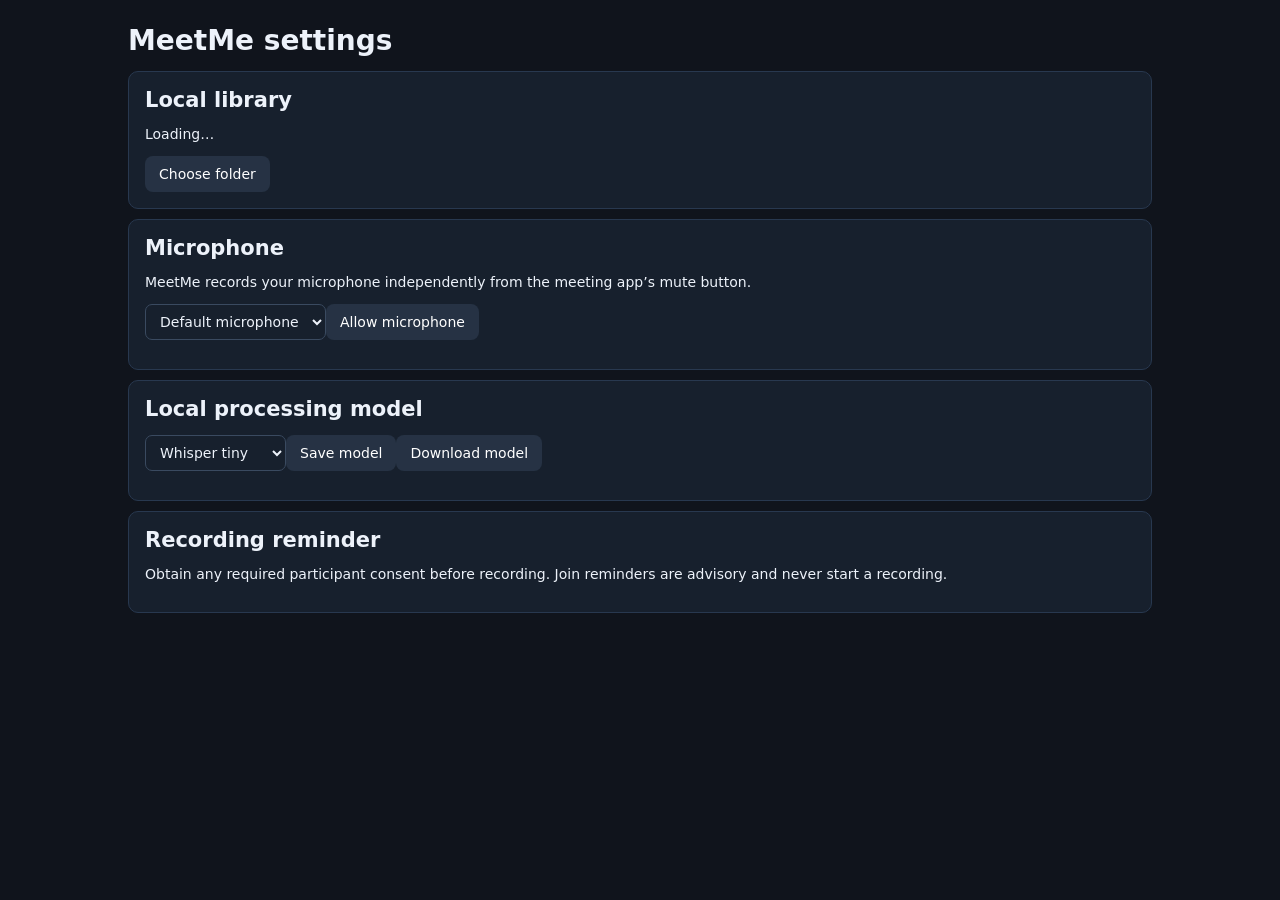
==== extension/options.html @ da44289c "base" ====
<!doctype html><html><head><meta charset="utf-8"><link rel="stylesheet" href="ui.css"><title>MeetMe settings</title></head><body><main><h1>MeetMe settings</h1><section class="card"><h2>Local library</h2><p id="library">Loading…</p><button id="folder">Choose folder</button></section><section class="card"><h2>Microphone</h2><p>MeetMe records your microphone independently from the meeting app’s mute button.</p><select id="device"><option value="">Default microphone</option></select><button id="grant">Allow microphone</button><p id="mic-status" class="meta" role="status"></p></section><section class="card"><h2>Local processing model</h2><select id="model"><option value="openai_whisper-tiny">Whisper tiny</option><option value="openai_whisper-base">Whisper base</option><option value="openai_whisper-small">Whisper small</option></select><button id="save">Save model</button><button id="download">Download model</button><p id="model-status" class="meta" role="status"></p><p id="summary-status" class="meta"></p></section><section class="card"><h2>Recording reminder</h2><p>Obtain any required participant consent before recording. Join reminders are advisory and never start a recording.</p></section></main><script type="module" src="options.js"></script></body></html>
---- extension/ui.css ----
:root{color-scheme:dark;font:14px system-ui,sans-serif;background:#10141c;color:#edf2fa}body{margin:0;background:#10141c;color:#edf2fa}main{max-width:1024px;margin:auto;padding:24px}h1,h2{margin:0 0 14px}button,input,select{font:inherit}button{border:0;border-radius:8px;padding:10px 14px;cursor:pointer;background:#263244;color:#fff}.primary{background:#4f7cff;width:100%;font-weight:650}.popup{width:300px}.popup main{padding:18px}.switch{display:block;margin:14px 0}.small{color:#9caabd;font-size:12px;line-height:1.4}.error{color:#ff9a9a}.popup a{color:#9dbaff;margin-right:14px}.toolbar{display:flex;gap:10px;align-items:center;margin-bottom:18px}.toolbar input{flex:1;padding:9px;border-radius:7px;border:1px solid #3a4a60;background:#17202d;color:inherit}.card{background:#17202d;border:1px solid #28384f;border-radius:10px;padding:16px;margin:10px 0}.meta{color:#a7b6ca;font-size:13px}.row{display:flex;justify-content:space-between;gap:10px;align-items:center}.segments button{display:block;text-align:left;width:100%;margin:4px 0}.summary,pre{white-space:pre-wrap;line-height:1.55}.hidden{display:none}
button:disabled{opacity:.5;cursor:not-allowed}button:focus-visible,a:focus-visible,input:focus-visible,select:focus-visible{outline:2px solid #9dbaff;outline-offset:3px}select{padding:8px 10px;border:1px solid #3a4a60;border-radius:7px;background:#17202d;color:inherit}.card p{overflow-wrap:anywhere}a{color:#9dbaff}video{max-width:100%}@media(max-width:560px){main{padding:16px}.toolbar{flex-wrap:wrap}.toolbar input{min-width:0}.row{flex-wrap:wrap}}
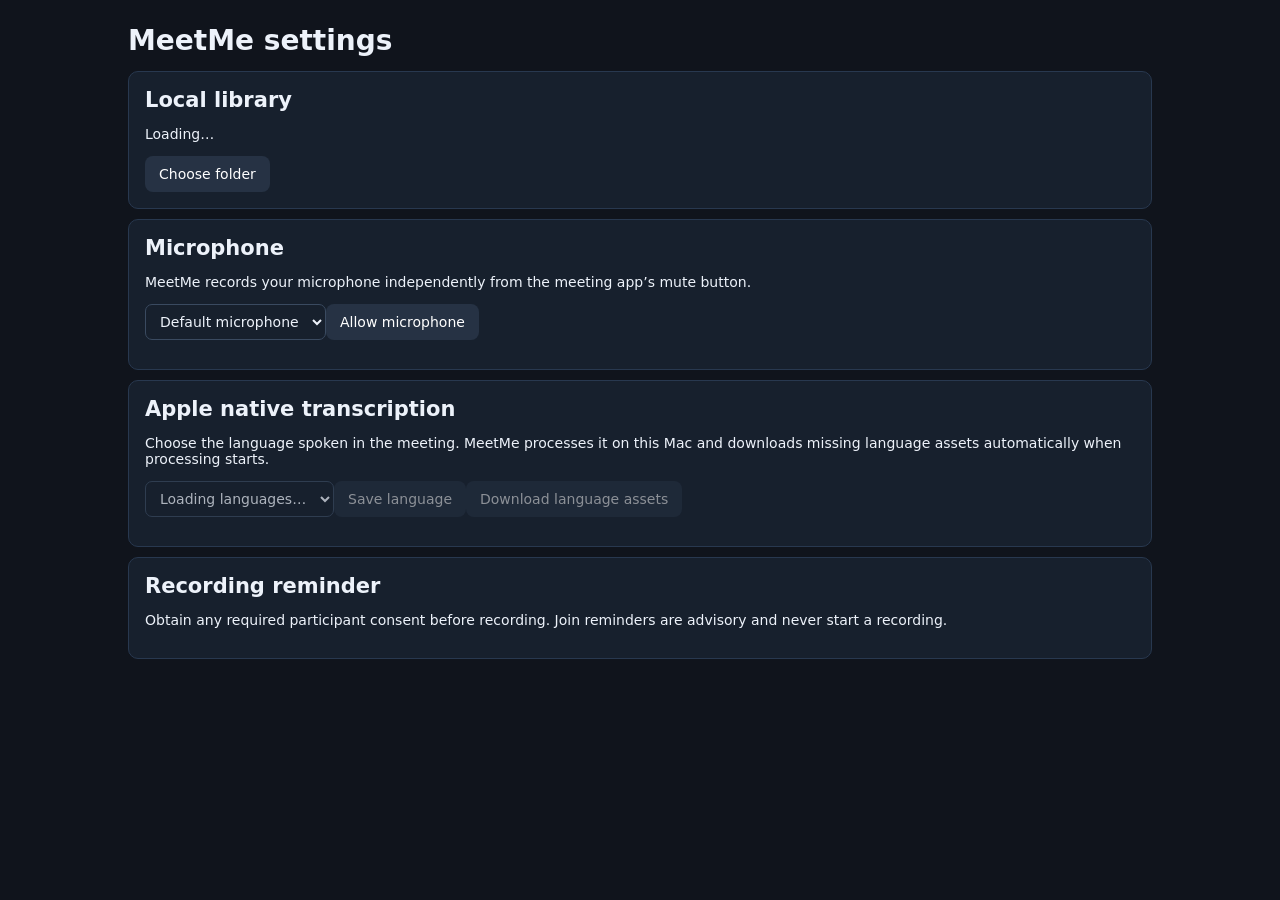
==== commit 78baee59: "ok i guess" ====
--- a/extension/options.html
+++ b/extension/options.html
@@ -1 +1 @@
-<!doctype html><html><head><meta charset="utf-8"><link rel="stylesheet" href="ui.css"><title>MeetMe settings</title></head><body><main><h1>MeetMe settings</h1><section class="card"><h2>Local library</h2><p id="library">Loading…</p><button id="folder">Choose folder</button></section><section class="card"><h2>Microphone</h2><p>MeetMe records your microphone independently from the meeting app’s mute button.</p><select id="device"><option value="">Default microphone</option></select><button id="grant">Allow microphone</button><p id="mic-status" class="meta" role="status"></p></section><section class="card"><h2>Local processing model</h2><select id="model"><option value="openai_whisper-tiny">Whisper tiny</option><option value="openai_whisper-base">Whisper base</option><option value="openai_whisper-small">Whisper small</option></select><button id="save">Save model</button><button id="download">Download model</button><p id="model-status" class="meta" role="status"></p><p id="summary-status" class="meta"></p></section><section class="card"><h2>Recording reminder</h2><p>Obtain any required participant consent before recording. Join reminders are advisory and never start a recording.</p></section></main><script type="module" src="options.js"></script></body></html>
+<!doctype html><html><head><meta charset="utf-8"><link rel="stylesheet" href="ui.css"><title>MeetMe settings</title></head><body><main><h1>MeetMe settings</h1><section class="card"><h2>Local library</h2><p id="library">Loading…</p><button id="folder">Choose folder</button></section><section class="card"><h2>Microphone</h2><p>MeetMe records your microphone independently from the meeting app’s mute button.</p><select id="device"><option value="">Default microphone</option></select><button id="grant">Allow microphone</button><p id="mic-status" class="meta" role="status"></p></section><section class="card"><h2>Apple native transcription</h2><p>Choose the language spoken in the meeting. MeetMe processes it on this Mac and downloads missing language assets automatically when processing starts.</p><select id="language" disabled><option>Loading languages…</option></select><button id="save-language" disabled>Save language</button><button id="download-language" disabled>Download language assets</button><p id="language-status" class="meta" role="status"></p><p id="summary-status" class="meta"></p></section><section class="card"><h2>Recording reminder</h2><p>Obtain any required participant consent before recording. Join reminders are advisory and never start a recording.</p></section></main><script type="module" src="options.js"></script></body></html>
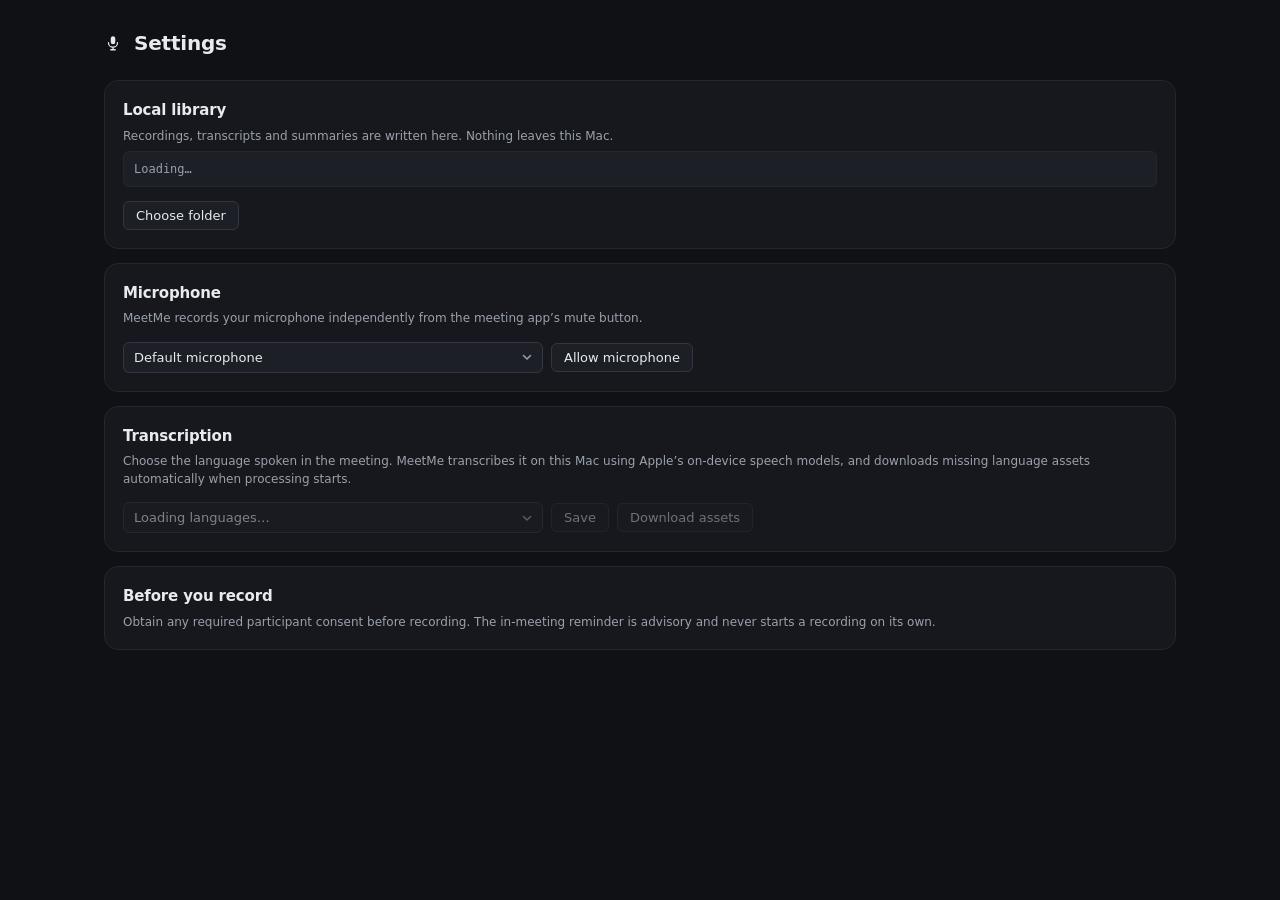
==== commit ffc03d7d: "ok" ====
--- a/extension/options.html
+++ b/extension/options.html
@@ -1 +1,62 @@
-<!doctype html><html><head><meta charset="utf-8"><link rel="stylesheet" href="ui.css"><title>MeetMe settings</title></head><body><main><h1>MeetMe settings</h1><section class="card"><h2>Local library</h2><p id="library">Loading…</p><button id="folder">Choose folder</button></section><section class="card"><h2>Microphone</h2><p>MeetMe records your microphone independently from the meeting app’s mute button.</p><select id="device"><option value="">Default microphone</option></select><button id="grant">Allow microphone</button><p id="mic-status" class="meta" role="status"></p></section><section class="card"><h2>Apple native transcription</h2><p>Choose the language spoken in the meeting. MeetMe processes it on this Mac and downloads missing language assets automatically when processing starts.</p><select id="language" disabled><option>Loading languages…</option></select><button id="save-language" disabled>Save language</button><button id="download-language" disabled>Download language assets</button><p id="language-status" class="meta" role="status"></p><p id="summary-status" class="meta"></p></section><section class="card"><h2>Recording reminder</h2><p>Obtain any required participant consent before recording. Join reminders are advisory and never start a recording.</p></section></main><script type="module" src="options.js"></script></body></html>
+<!doctype html>
+<html>
+<head>
+  <meta charset="utf-8">
+  <link rel="stylesheet" href="ui.css">
+  <title>MeetMe settings</title>
+</head>
+<body>
+  <main>
+    <header class="page-header">
+      <span class="brand">
+        <svg width="18" height="18" viewBox="0 0 24 24" aria-hidden="true">
+          <rect x="9" y="3" width="6" height="10.5" rx="3" fill="currentColor"></rect>
+          <path d="M6 11.5a6 6 0 0 0 12 0M12 17.5V21M9 21h6" fill="none" stroke="currentColor" stroke-width="1.7" stroke-linecap="round"></path>
+        </svg>
+      </span>
+      <h1>Settings</h1>
+    </header>
+
+    <section class="card">
+      <div class="card-head"><h2>Local library</h2></div>
+      <p class="small">Recordings, transcripts and summaries are written here. Nothing leaves this Mac.</p>
+      <p id="library" class="path-chip">Loading…</p>
+      <div class="card-controls">
+        <button id="folder" class="btn">Choose folder</button>
+      </div>
+    </section>
+
+    <section class="card">
+      <div class="card-head"><h2>Microphone</h2></div>
+      <p class="small">MeetMe records your microphone independently from the meeting app’s mute button.</p>
+      <div class="card-controls">
+        <select id="device" class="grow">
+          <option value="">Default microphone</option>
+        </select>
+        <button id="grant" class="btn">Allow microphone</button>
+      </div>
+      <p id="mic-status" class="stat-row" role="status"></p>
+    </section>
+
+    <section class="card">
+      <div class="card-head"><h2>Transcription</h2></div>
+      <p class="small">Choose the language spoken in the meeting. MeetMe transcribes it on this Mac using Apple’s on-device speech models, and downloads missing language assets automatically when processing starts.</p>
+      <div class="card-controls">
+        <select id="language" class="grow" disabled>
+          <option>Loading languages…</option>
+        </select>
+        <button id="save-language" class="btn" disabled>Save</button>
+        <button id="download-language" class="btn" disabled>Download assets</button>
+      </div>
+      <p id="language-status" class="stat-row" role="status"></p>
+      <p id="summary-status" class="stat-row"></p>
+    </section>
+
+    <section class="card">
+      <div class="card-head"><h2>Before you record</h2></div>
+      <p class="small">Obtain any required participant consent before recording. The in-meeting reminder is advisory and never starts a recording on its own.</p>
+    </section>
+  </main>
+  <script type="module" src="options.js"></script>
+</body>
+</html>
--- a/extension/ui.css
+++ b/extension/ui.css
@@ -1,2 +1,646 @@
-:root{color-scheme:dark;font:14px system-ui,sans-serif;background:#10141c;color:#edf2fa}body{margin:0;background:#10141c;color:#edf2fa}main{max-width:1024px;margin:auto;padding:24px}h1,h2{margin:0 0 14px}button,input,select{font:inherit}button{border:0;border-radius:8px;padding:10px 14px;cursor:pointer;background:#263244;color:#fff}.primary{background:#4f7cff;width:100%;font-weight:650}.popup{width:300px}.popup main{padding:18px}.switch{display:block;margin:14px 0}.small{color:#9caabd;font-size:12px;line-height:1.4}.error{color:#ff9a9a}.popup a{color:#9dbaff;margin-right:14px}.toolbar{display:flex;gap:10px;align-items:center;margin-bottom:18px}.toolbar input{flex:1;padding:9px;border-radius:7px;border:1px solid #3a4a60;background:#17202d;color:inherit}.card{background:#17202d;border:1px solid #28384f;border-radius:10px;padding:16px;margin:10px 0}.meta{color:#a7b6ca;font-size:13px}.row{display:flex;justify-content:space-between;gap:10px;align-items:center}.segments button{display:block;text-align:left;width:100%;margin:4px 0}.summary,pre{white-space:pre-wrap;line-height:1.55}.hidden{display:none}
-button:disabled{opacity:.5;cursor:not-allowed}button:focus-visible,a:focus-visible,input:focus-visible,select:focus-visible{outline:2px solid #9dbaff;outline-offset:3px}select{padding:8px 10px;border:1px solid #3a4a60;border-radius:7px;background:#17202d;color:inherit}.card p{overflow-wrap:anywhere}a{color:#9dbaff}video{max-width:100%}@media(max-width:560px){main{padding:16px}.toolbar{flex-wrap:wrap}.toolbar input{min-width:0}.row{flex-wrap:wrap}}
+/* MeetMe design tokens and shared components.
+   Dark only. System fonts only — extension CSP allows no external origins. */
+
+:root {
+  color-scheme: dark;
+
+  --bg: #0f1115;
+  --surface: #16181d;
+  --surface-2: #1c1f26;
+  --surface-3: #232730;
+  --border: #24272f;
+  --border-strong: #323641;
+
+  --text: #e8eaed;
+  --muted: #9aa0ac;
+  --dim: #6c7280;
+
+  --accent: #4f7cff;
+  --accent-hover: #6b90ff;
+  --accent-soft: #4f7cff26;
+  --rec: #e5484d;
+  --rec-soft: #e5484d26;
+  --ok: #3dd68c;
+  --ok-soft: #3dd68c1f;
+  --warn: #f5a623;
+  --warn-soft: #f5a6231f;
+
+  --r-sm: 6px;
+  --r-md: 10px;
+  --r-lg: 14px;
+
+  --shadow: 0 1px 2px #0000006b, 0 8px 24px #00000059;
+
+  --sans: -apple-system, BlinkMacSystemFont, "SF Pro Text", "Helvetica Neue", system-ui, sans-serif;
+  --mono: ui-monospace, "SF Mono", Menlo, Consolas, monospace;
+}
+
+*,
+*::before,
+*::after { box-sizing: border-box; }
+
+/* app.js toggles .hidden; it also sets .hidden on #more via the attribute.
+   Both must beat any component display rule. */
+[hidden],
+.hidden { display: none !important; }
+
+html { background: var(--bg); }
+
+body {
+  margin: 0;
+  background: var(--bg);
+  color: var(--text);
+  font: 13px/1.5 var(--sans);
+  -webkit-font-smoothing: antialiased;
+}
+
+main {
+  max-width: 1120px;
+  margin: 0 auto;
+  padding: 28px 24px 56px;
+}
+
+h1, h2, h3 { margin: 0; font-weight: 600; letter-spacing: -0.01em; }
+h1 { font-size: 20px; }
+h2 { font-size: 15px; }
+h3 { font-size: 13px; }
+
+a { color: var(--accent); text-decoration: none; }
+a:hover { color: var(--accent-hover); text-decoration: underline; }
+
+.meta { color: var(--muted); font-size: 12px; }
+.small { color: var(--muted); font-size: 12px; line-height: 1.45; }
+.dim { color: var(--dim); }
+.mono { font-family: var(--mono); }
+.error { color: #ff9a9a; font-size: 12px; }
+.row { display: flex; align-items: center; gap: 10px; }
+.spread { display: flex; align-items: center; justify-content: space-between; gap: 12px; }
+.stack { display: flex; flex-direction: column; gap: 6px; }
+.grow { flex: 1; min-width: 0; }
+.truncate { overflow: hidden; text-overflow: ellipsis; white-space: nowrap; }
+
+:focus-visible {
+  outline: 2px solid var(--accent-hover);
+  outline-offset: 2px;
+  border-radius: var(--r-sm);
+}
+
+/* ---------- page header ---------- */
+
+.page-header {
+  display: flex;
+  align-items: center;
+  gap: 12px;
+  margin-bottom: 22px;
+}
+
+.brand {
+  display: inline-flex;
+  align-items: center;
+  gap: 9px;
+  font-weight: 600;
+  font-size: 14px;
+  color: var(--text);
+}
+
+.brand svg { display: block; }
+
+/* ---------- buttons ---------- */
+
+.btn {
+  display: inline-flex;
+  align-items: center;
+  justify-content: center;
+  gap: 7px;
+  border: 1px solid var(--border-strong);
+  border-radius: var(--r-sm);
+  padding: 7px 12px;
+  font: 500 13px/1 var(--sans);
+  color: var(--text);
+  background: var(--surface-2);
+  cursor: pointer;
+  white-space: nowrap;
+  transition: background 0.12s ease, border-color 0.12s ease, opacity 0.12s ease;
+}
+
+.btn:hover:not(:disabled) { background: var(--surface-3); border-color: #3d4250; }
+.btn:active:not(:disabled) { transform: translateY(0.5px); }
+
+.btn:disabled { opacity: 0.42; cursor: not-allowed; }
+
+.btn-primary {
+  background: var(--accent);
+  border-color: transparent;
+  color: #fff;
+  font-weight: 600;
+}
+.btn-primary:hover:not(:disabled) { background: var(--accent-hover); border-color: transparent; }
+
+.btn-danger {
+  background: var(--rec);
+  border-color: transparent;
+  color: #fff;
+  font-weight: 600;
+}
+.btn-danger:hover:not(:disabled) { background: #f05a5f; border-color: transparent; }
+
+.btn-ghost { background: transparent; border-color: transparent; color: var(--muted); }
+.btn-ghost:hover:not(:disabled) { background: var(--surface-2); color: var(--text); }
+
+.btn-icon {
+  padding: 0;
+  width: 32px;
+  height: 32px;
+  flex: none;
+}
+
+.btn-lg {
+  width: 100%;
+  padding: 12px 16px;
+  font-size: 14px;
+  border-radius: var(--r-md);
+}
+
+.btn-row { display: flex; flex-wrap: wrap; gap: 8px; }
+
+/* ---------- cards ---------- */
+
+.card {
+  background: var(--surface);
+  border: 1px solid var(--border);
+  border-radius: var(--r-lg);
+  padding: 18px;
+}
+
+.card + .card { margin-top: 14px; }
+
+.card-head {
+  display: flex;
+  align-items: baseline;
+  justify-content: space-between;
+  gap: 12px;
+  margin-bottom: 4px;
+}
+
+.card > p { margin: 6px 0 0; }
+.card-controls { display: flex; flex-wrap: wrap; gap: 8px; align-items: center; margin-top: 14px; }
+.card-controls select { max-width: 420px; }
+
+/* ---------- status pills and dots ---------- */
+
+.pill {
+  display: inline-flex;
+  align-items: center;
+  gap: 6px;
+  flex: none;
+  padding: 3px 9px;
+  border-radius: 999px;
+  font: 500 11px/1.6 var(--sans);
+  letter-spacing: 0.01em;
+  background: var(--surface-3);
+  color: var(--muted);
+}
+
+.pill::before {
+  content: "";
+  width: 6px;
+  height: 6px;
+  border-radius: 50%;
+  background: currentColor;
+  flex: none;
+}
+
+.pill-ok { background: var(--ok-soft); color: var(--ok); }
+.pill-busy { background: var(--accent-soft); color: var(--accent-hover); }
+.pill-warn { background: var(--warn-soft); color: var(--warn); }
+.pill-bad { background: var(--rec-soft); color: #ff8a8e; }
+.pill-rec { background: var(--rec-soft); color: #ff8a8e; }
+.pill-rec::before { animation: pulse 1.6s ease-in-out infinite; }
+
+@keyframes pulse { 50% { opacity: 0.25; } }
+
+@media (prefers-reduced-motion: reduce) {
+  .pill-rec::before { animation: none; }
+}
+
+.stat-row {
+  display: flex;
+  align-items: flex-start;
+  gap: 8px;
+  margin: 10px 0 0;
+  color: var(--muted);
+  font-size: 12px;
+  line-height: 1.45;
+}
+
+/* Status lines start empty; without this they render as a stray bullet. */
+.stat-row:empty { display: none; }
+
+.stat-row::before {
+  content: "";
+  width: 6px;
+  height: 6px;
+  margin-top: 5px;
+  border-radius: 50%;
+  background: var(--dim);
+  flex: none;
+}
+
+.stat-ok::before { background: var(--ok); }
+.stat-busy::before { background: var(--accent); }
+.stat-warn::before { background: var(--warn); }
+.stat-bad::before { background: var(--rec); }
+
+/* ---------- form controls ---------- */
+
+select,
+input[type="search"],
+input[type="text"] {
+  font: 13px var(--sans);
+  color: var(--text);
+  background: var(--surface-2);
+  border: 1px solid var(--border-strong);
+  border-radius: var(--r-sm);
+  padding: 7px 10px;
+  min-width: 0;
+}
+
+select {
+  appearance: none;
+  padding-right: 28px;
+  background-image: url("data:image/svg+xml;utf8,<svg xmlns='http://www.w3.org/2000/svg' width='12' height='12' viewBox='0 0 12 12'><path d='M2.5 4.5L6 8l3.5-3.5' fill='none' stroke='%239aa0ac' stroke-width='1.5' stroke-linecap='round' stroke-linejoin='round'/></svg>");
+  background-repeat: no-repeat;
+  background-position: right 9px center;
+  cursor: pointer;
+}
+
+select:disabled { opacity: 0.5; cursor: not-allowed; }
+
+input::placeholder { color: var(--dim); }
+
+.path-chip {
+  display: block;
+  font: 12px/1.5 var(--mono);
+  color: var(--muted);
+  background: var(--surface-2);
+  border: 1px solid var(--border);
+  border-radius: var(--r-sm);
+  padding: 8px 10px;
+  margin: 10px 0 0;
+  overflow-wrap: anywhere;
+}
+
+/* ---------- switch ---------- */
+
+.switch {
+  display: flex;
+  align-items: center;
+  gap: 10px;
+  cursor: pointer;
+  user-select: none;
+}
+
+.switch input {
+  position: absolute;
+  opacity: 0;
+  width: 0;
+  height: 0;
+}
+
+.switch-track {
+  position: relative;
+  width: 36px;
+  height: 21px;
+  border-radius: 999px;
+  background: var(--surface-3);
+  border: 1px solid var(--border-strong);
+  flex: none;
+  transition: background 0.16s ease, border-color 0.16s ease;
+}
+
+.switch-track::after {
+  content: "";
+  position: absolute;
+  top: 2px;
+  left: 2px;
+  width: 15px;
+  height: 15px;
+  border-radius: 50%;
+  background: var(--muted);
+  transition: transform 0.16s ease, background 0.16s ease;
+}
+
+.switch input:checked + .switch-track {
+  background: var(--accent);
+  border-color: transparent;
+}
+
+.switch input:checked + .switch-track::after {
+  transform: translateX(15px);
+  background: #fff;
+}
+
+.switch input:focus-visible + .switch-track {
+  outline: 2px solid var(--accent-hover);
+  outline-offset: 2px;
+}
+
+.switch input:disabled + .switch-track { opacity: 0.45; }
+.switch:has(input:disabled) { cursor: not-allowed; opacity: 0.7; }
+
+.switch-label { font-size: 13px; }
+
+/* ---------- empty and loading states ---------- */
+
+.empty {
+  text-align: center;
+  padding: 52px 24px;
+  color: var(--muted);
+  border: 1px dashed var(--border-strong);
+  border-radius: var(--r-lg);
+}
+
+.empty strong { display: block; color: var(--text); font-size: 14px; margin-bottom: 6px; }
+
+.skeleton {
+  height: 74px;
+  border-radius: var(--r-md);
+  border: 1px solid var(--border);
+  background: linear-gradient(90deg, var(--surface) 25%, var(--surface-2) 37%, var(--surface) 63%);
+  background-size: 400% 100%;
+  animation: shimmer 1.3s ease infinite;
+}
+
+@keyframes shimmer { from { background-position: 100% 0; } to { background-position: 0 0; } }
+
+@media (prefers-reduced-motion: reduce) {
+  .skeleton { animation: none; }
+}
+
+/* ---------- popup ---------- */
+
+.popup { width: 320px; }
+.popup main { padding: 16px; max-width: none; }
+
+.popup-head {
+  display: flex;
+  align-items: center;
+  justify-content: space-between;
+  gap: 10px;
+  margin-bottom: 14px;
+}
+
+.popup-status {
+  display: flex;
+  align-items: baseline;
+  justify-content: space-between;
+  gap: 10px;
+  margin-bottom: 12px;
+}
+
+#status { font-size: 13px; color: var(--text); margin: 0; overflow-wrap: anywhere; }
+
+.elapsed {
+  font: 500 12px var(--mono);
+  color: var(--muted);
+  flex: none;
+}
+
+.popup .switch { margin: 14px 0; }
+
+.popup-note { margin: 12px 0 0; }
+
+#error { margin: 12px 0 0; }
+
+.popup-foot {
+  display: flex;
+  gap: 8px;
+  margin-top: 14px;
+  padding-top: 12px;
+  border-top: 1px solid var(--border);
+}
+
+.popup-foot a {
+  flex: 1;
+  text-align: center;
+  padding: 7px 10px;
+  border-radius: var(--r-sm);
+  color: var(--muted);
+  font-size: 12px;
+}
+
+.popup-foot a:hover { background: var(--surface-2); color: var(--text); text-decoration: none; }
+
+/* ---------- library ---------- */
+
+.topbar {
+  position: sticky;
+  top: 0;
+  z-index: 10;
+  display: flex;
+  align-items: center;
+  gap: 12px;
+  padding: 12px 24px;
+  background: #0f1115e6;
+  backdrop-filter: saturate(160%) blur(12px);
+  border-bottom: 1px solid var(--border);
+}
+
+.search { position: relative; flex: 1; max-width: 460px; }
+
+.search svg {
+  position: absolute;
+  left: 10px;
+  top: 50%;
+  transform: translateY(-50%);
+  pointer-events: none;
+}
+
+.search input {
+  width: 100%;
+  padding-left: 31px;
+  height: 32px;
+}
+
+#notice { margin: 0 0 14px; min-height: 16px; }
+
+#list { display: flex; flex-direction: column; gap: 10px; }
+
+.rec {
+  display: grid;
+  grid-template-columns: minmax(0, 1fr) auto;
+  gap: 6px 14px;
+  align-items: start;
+  width: 100%;
+  text-align: left;
+  padding: 14px 16px;
+  background: var(--surface);
+  border: 1px solid var(--border);
+  border-radius: var(--r-md);
+  color: inherit;
+  font: inherit;
+  cursor: pointer;
+  transition: background 0.12s ease, border-color 0.12s ease;
+}
+
+.rec:hover { background: var(--surface-2); border-color: var(--border-strong); }
+
+.rec-title {
+  font-size: 14px;
+  font-weight: 600;
+  letter-spacing: -0.01em;
+  overflow: hidden;
+  text-overflow: ellipsis;
+  white-space: nowrap;
+}
+
+.rec-meta {
+  grid-column: 1 / -1;
+  display: flex;
+  flex-wrap: wrap;
+  align-items: center;
+  gap: 6px 10px;
+  color: var(--muted);
+  font-size: 12px;
+}
+
+.rec-meta .sep { color: var(--dim); }
+.rec-snippet {
+  grid-column: 1 / -1;
+  color: var(--dim);
+  font-size: 12px;
+  line-height: 1.5;
+  display: -webkit-box;
+  -webkit-line-clamp: 2;
+  -webkit-box-orient: vertical;
+  overflow: hidden;
+}
+
+#more-recordings { margin-top: 12px; }
+.more-btn { margin-top: 12px; width: 100%; }
+
+.detail-head { margin-bottom: 14px; }
+.detail-head #back { margin-bottom: 12px; }
+#recording h2 { font-size: 18px; margin-bottom: 6px; }
+#recording .meta + .meta { margin-top: 4px; }
+
+#video {
+  width: 100%;
+  aspect-ratio: 16 / 9;
+  background: #000;
+  border: 1px solid var(--border);
+  border-radius: var(--r-md);
+  display: block;
+}
+
+.detail-grid {
+  display: grid;
+  grid-template-columns: minmax(0, 1fr) minmax(0, 1fr);
+  gap: 16px;
+  align-items: start;
+}
+
+.detail-main {
+  display: flex;
+  flex-direction: column;
+  gap: 14px;
+  min-width: 0;
+}
+
+@media (max-width: 900px) {
+  .detail-grid { grid-template-columns: minmax(0, 1fr); }
+}
+
+.panel {
+  background: var(--surface);
+  border: 1px solid var(--border);
+  border-radius: var(--r-lg);
+  display: flex;
+  flex-direction: column;
+  min-height: 0;
+}
+
+/* The transcript is the long column; it scrolls on its own next to the player. */
+.panel-transcript { position: sticky; top: 73px; max-height: calc(100vh - 97px); }
+
+.panel-head {
+  display: flex;
+  align-items: center;
+  justify-content: space-between;
+  gap: 10px;
+  padding: 14px 16px;
+  border-bottom: 1px solid var(--border);
+  flex: none;
+}
+
+.panel-body { padding: 14px 16px; overflow-y: auto; }
+
+/* ---------- rendered summary ---------- */
+
+.summary { font-size: 13px; line-height: 1.6; color: var(--text); }
+.summary > *:first-child { margin-top: 0; }
+.summary h3 {
+  font-size: 11px;
+  text-transform: uppercase;
+  letter-spacing: 0.06em;
+  color: var(--muted);
+  margin: 18px 0 8px;
+}
+.summary p { margin: 0 0 10px; overflow-wrap: anywhere; }
+.summary ul { margin: 0 0 10px; padding-left: 18px; }
+.summary li { margin: 0 0 6px; overflow-wrap: anywhere; }
+.summary strong { font-weight: 600; }
+
+.cite {
+  font: 500 11px var(--mono);
+  color: var(--accent);
+  background: var(--accent-soft);
+  border: 0;
+  border-radius: 4px;
+  padding: 1px 4px;
+  margin: 0;
+  cursor: pointer;
+}
+
+.cite:hover { background: #4f7cff40; color: var(--accent-hover); }
+
+/* ---------- transcript ---------- */
+
+.segments { display: flex; flex-direction: column; gap: 1px; }
+
+.seg {
+  display: grid;
+  grid-template-columns: auto minmax(0, 1fr);
+  gap: 11px;
+  width: 100%;
+  text-align: left;
+  background: transparent;
+  border: 0;
+  border-radius: var(--r-sm);
+  padding: 7px 9px;
+  color: var(--text);
+  font: 13px/1.55 var(--sans);
+  cursor: pointer;
+}
+
+.seg:hover { background: var(--surface-2); }
+
+.seg-time {
+  font: 500 11px/1.75 var(--mono);
+  color: var(--dim);
+  flex: none;
+}
+
+.seg:hover .seg-time { color: var(--accent); }
+
+.seg.is-active { background: var(--accent-soft); }
+.seg.is-active .seg-time { color: var(--accent-hover); }
+
+/* ---------- responsive ---------- */
+
+@media (max-width: 560px) {
+  main { padding: 20px 16px 40px; }
+  .topbar { padding: 10px 16px; flex-wrap: wrap; }
+  .search { max-width: none; }
+  .panel { max-height: none; }
+}
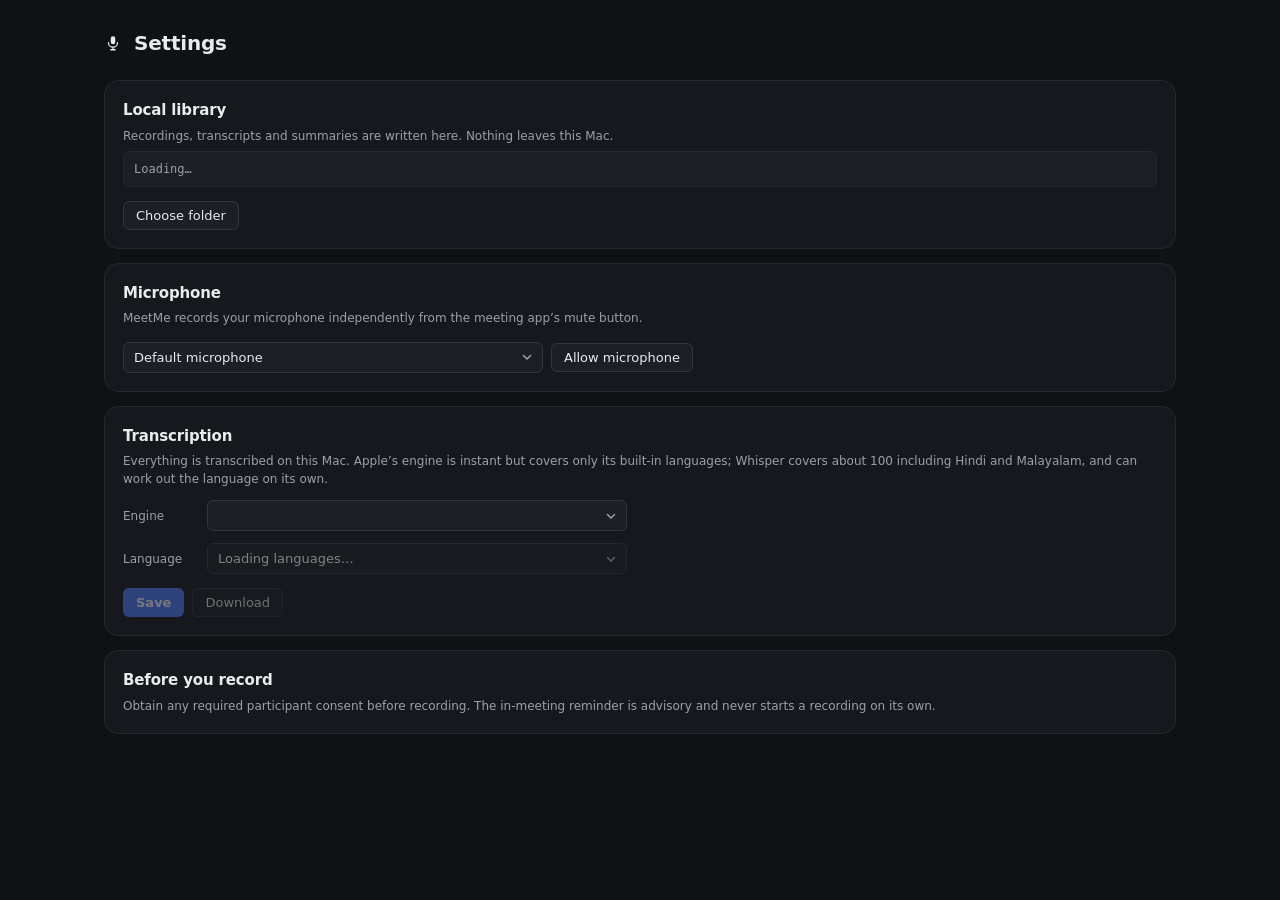
==== commit cdc8cce7: "ok" ====
--- a/extension/options.html
+++ b/extension/options.html
@@ -40,13 +40,27 @@
 
     <section class="card">
       <div class="card-head"><h2>Transcription</h2></div>
-      <p class="small">Choose the language spoken in the meeting. MeetMe transcribes it on this Mac using Apple’s on-device speech models, and downloads missing language assets automatically when processing starts.</p>
+      <p class="small">Everything is transcribed on this Mac. Apple’s engine is instant but covers only its built-in languages; Whisper covers about 100 including Hindi and Malayalam, and can work out the language on its own.</p>
+
+      <div class="field-row">
+        <label class="field-label" for="engine">Engine</label>
+        <select id="engine" class="grow"></select>
+      </div>
+      <p id="engine-detail" class="small engine-detail"></p>
+
+      <div class="field-row">
+        <label class="field-label" for="language">Language</label>
+        <select id="language" class="grow" disabled><option>Loading languages…</option></select>
+      </div>
+
+      <div class="field-row" id="variant-row" hidden>
+        <label class="field-label" for="whisper-variant">Model</label>
+        <select id="whisper-variant" class="grow"></select>
+      </div>
+
       <div class="card-controls">
-        <select id="language" class="grow" disabled>
-          <option>Loading languages…</option>
-        </select>
-        <button id="save-language" class="btn" disabled>Save</button>
-        <button id="download-language" class="btn" disabled>Download assets</button>
+        <button id="save-language" class="btn btn-primary" disabled>Save</button>
+        <button id="download-language" class="btn" disabled>Download</button>
       </div>
       <p id="language-status" class="stat-row" role="status"></p>
       <p id="summary-status" class="stat-row"></p>
--- a/extension/ui.css
+++ b/extension/ui.css
@@ -185,6 +185,30 @@
 .card > p { margin: 6px 0 0; }
 .card-controls { display: flex; flex-wrap: wrap; gap: 8px; align-items: center; margin-top: 14px; }
 .card-controls select { max-width: 420px; }
+
+.field-row {
+  display: flex;
+  align-items: center;
+  gap: 12px;
+  margin-top: 12px;
+}
+
+.field-label {
+  flex: none;
+  width: 72px;
+  color: var(--muted);
+  font-size: 12px;
+}
+
+.field-row select { max-width: 420px; }
+
+.engine-detail { margin: 8px 0 0 84px; }
+
+@media (max-width: 560px) {
+  .field-row { flex-direction: column; align-items: stretch; gap: 6px; }
+  .field-label { width: auto; }
+  .engine-detail { margin-left: 0; }
+}
 
 /* ---------- status pills and dots ---------- */
 
@@ -591,6 +615,17 @@
 .summary li { margin: 0 0 6px; overflow-wrap: anywhere; }
 .summary strong { font-weight: 600; }
 
+.summary-note {
+  color: var(--muted);
+  font-size: 12px;
+  line-height: 1.5;
+  padding: 8px 10px;
+  margin: 0 0 12px;
+  background: var(--surface-2);
+  border-left: 2px solid var(--accent);
+  border-radius: 0 var(--r-sm) var(--r-sm) 0;
+}
+
 .cite {
   font: 500 11px var(--mono);
   color: var(--accent);
